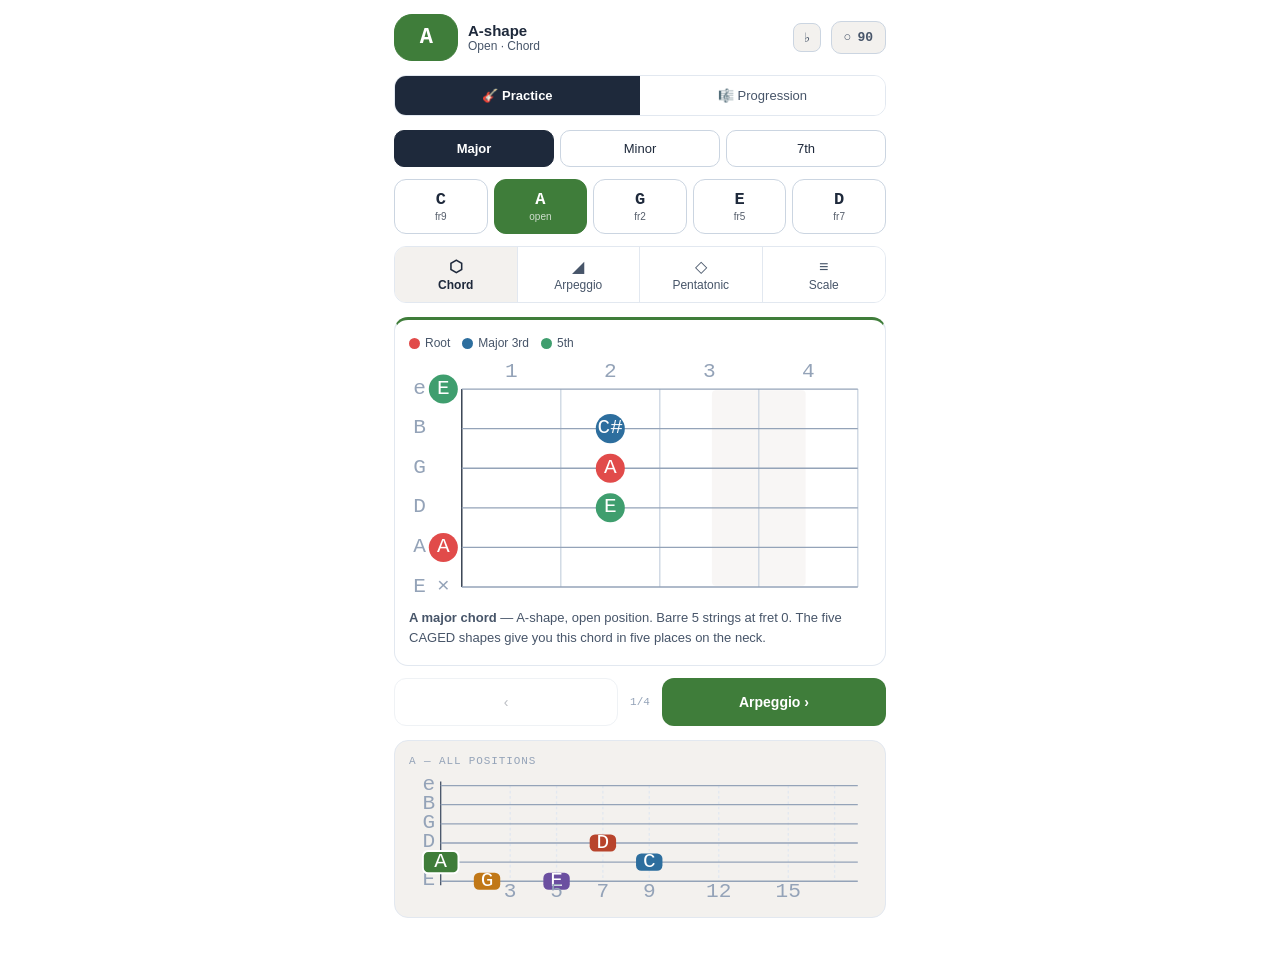
==== guitar/index.html @ 33822406 "Add Guitar section embedding CAGED Practice app The original CAGED Practice app (Practice + Progress" ====
<!DOCTYPE html>
<html lang="en">
<head>
<meta charset="UTF-8"/>
<meta name="viewport" content="width=device-width,initial-scale=1,viewport-fit=cover,user-scalable=no"/>
<title>CAGED Practice</title>
<meta name="apple-mobile-web-app-capable" content="yes"/>
<meta name="apple-mobile-web-app-status-bar-style" content="default"/>
<meta name="apple-mobile-web-app-title" content="CAGED"/>
<meta name="mobile-web-app-capable" content="yes"/>
<meta name="theme-color" content="#ffffff"/>
<link rel="apple-touch-icon" href="data:image/svg+xml,%3Csvg xmlns='http://www.w3.org/2000/svg' viewBox='0 0 100 100'%3E%3Crect width='100' height='100' rx='20' fill='%233F7D3A'/%3E%3Ctext x='50' y='62' font-family='monospace' font-size='44' font-weight='800' fill='white' text-anchor='middle'%3ECAGED%3C/text%3E%3C/svg%3E"/>
<style>
*{box-sizing:border-box;margin:0;padding:0;-webkit-tap-highlight-color:transparent}
body{font-family:-apple-system,'Segoe UI',Roboto,Helvetica,Arial,sans-serif;background:#fff;color:#1e293b}
#app{max-width:520px;margin:0 auto;padding:14px 14px 40px}
button{font-family:inherit;cursor:pointer;transition:background .15s,border-color .15s,color .15s}
.mono{font-family:'SF Mono','Menlo',Consolas,monospace}

/* ── Main tabs ── */
#mainTabs{display:grid;grid-template-columns:1fr 1fr;border:.5px solid #e2e8f0;
  border-radius:12px;overflow:hidden;margin-bottom:14px}
.main-tab{padding:12px 4px;text-align:center;font-size:13px;font-weight:500;
  background:#fff;color:#475569;border:none}
.main-tab.active{background:#1e293b;color:#fff;font-weight:600}

/* ── Top bar ── */
#topbar{display:flex;align-items:center;gap:10px;margin-bottom:14px}
#keyBtn{display:flex;align-items:center;justify-content:center;padding:10px 16px;border-radius:18px;
  color:#fff;font-size:22px;font-weight:800;letter-spacing:-.5px;flex-shrink:0;min-width:64px;border:none}
#shapeLabel{font-weight:600;font-size:15px;white-space:nowrap;overflow:hidden;text-overflow:ellipsis}
#posLabel{font-size:12px;color:#475569}
#flatBtn{padding:6px 10px;border-radius:8px;font-size:13px;border:.5px solid #cbd5e1;
  background:#f3f1ee;color:#475569;flex-shrink:0}
#metBtn{display:flex;align-items:center;gap:6px;padding:8px 12px;border-radius:10px;
  font-size:13px;font-weight:600;flex-shrink:0;border:.5px solid #cbd5e1;
  background:#f3f1ee;color:#475569;position:relative}
#metBtn.running{background:#3F9E6E;color:#fff;border-color:#3F9E6E}
#metPopover{display:none;position:absolute;top:calc(100% + 6px);right:0;z-index:20;
  width:230px;padding:14px;background:#fff;border:.5px solid #cbd5e1;
  border-radius:12px;box-shadow:0 4px 16px rgba(0,0,0,.12)}
#metPopover.open{display:block}
#bpmDisplay{font-size:24px;font-weight:700;min-width:56px;text-align:center;color:#1e293b}
.met-row{display:flex;align-items:center;justify-content:center;gap:10px;margin-bottom:10px}
.met-adj{width:32px;height:32px;border-radius:8px;font-size:16px;font-weight:700;
  border:.5px solid #cbd5e1;background:#f3f1ee;color:#1e293b}
.met-adj-sm{width:26px;height:26px;border-radius:6px;font-size:14px;font-weight:700;
  border:.5px solid #cbd5e1;background:#f3f1ee;color:#1e293b}
.met-bpm-label{font-size:11px;color:#94a3b8;text-align:center;margin-bottom:10px;
  text-transform:uppercase;letter-spacing:.06em}
.met-section-label{font-size:10px;color:#94a3b8;text-transform:uppercase;
  letter-spacing:.06em;margin:12px 0 6px}
.met-btn{width:100%;padding:10px 0;border-radius:10px;font-size:13px;font-weight:600;
  border:.5px solid #cbd5e1;background:#f3f1ee;color:#1e293b;margin-bottom:0}
#subdivRow{display:flex;gap:5px;margin-bottom:0}
.subdiv-btn{flex:1;padding:8px 0;border-radius:8px;font-size:15px;
  border:.5px solid #cbd5e1;background:#fff;color:#1e293b}
.subdiv-btn.active{background:#1e293b;color:#fff;border-color:#1e293b}
.ct-row{display:flex;align-items:center;justify-content:space-between;margin-bottom:6px}
.ct-label{font-size:12px;color:#475569}
.ct-stepper{display:flex;align-items:center;gap:8px}
#barsPerChordVal{font-size:14px;font-weight:700;min-width:18px;text-align:center;color:#1e293b}
.ct-hint{font-size:10px;color:#94a3b8;line-height:1.4}
#metStartStop{width:100%;padding:10px 0;border-radius:10px;font-size:13px;
  font-weight:600;color:#fff;border:none;background:#3F9E6E;margin-top:12px}
#metStartStop.running{background:#E14B4A}

/* ── Tab 1 styles ── */
#tab1{display:block}
#tab2{display:none}
#keyPicker{display:none;margin-bottom:14px;padding:10px;background:#f3f1ee;
  border-radius:10px;border:.5px solid #e2e8f0}
#keyPicker.open{display:block}
#keyGrid{display:grid;grid-template-columns:repeat(6,1fr);gap:6px}
.key-btn{padding:10px 0;border-radius:8px;font-size:14px;font-weight:400;
  border:.5px solid #e2e8f0;background:#fff;color:#1e293b;text-align:center}
.key-btn.active{color:#fff;font-weight:600}
#qualityBar{display:flex;gap:6px;margin-bottom:12px}
.qual-btn{flex:1;padding:10px 4px;border-radius:10px;font-size:13px;font-weight:400;
  border:.5px solid #cbd5e1;background:#fff;color:#1e293b}
.qual-btn.active{background:#1e293b;color:#fff;border-color:#1e293b;font-weight:600}
#shapeBar{display:flex;gap:6px;margin-bottom:12px}
.shape-btn{flex:1;padding:11px 4px;border-radius:12px;text-align:center;
  border:.5px solid #cbd5e1;background:#fff;color:#1e293b}
.shape-btn.active{color:#fff}
.shape-letter{font-size:17px;font-weight:700;line-height:1}
.shape-fret{font-size:10px;opacity:.75;margin-top:3px}
#stepTabs{display:grid;grid-template-columns:repeat(4,1fr);
  border:.5px solid #e2e8f0;border-radius:12px;overflow:hidden;margin-bottom:14px}
.step-tab{padding:10px 4px;text-align:center;font-size:12px;
  background:#fff;color:#475569;font-weight:400;border:none;
  border-right:.5px solid #e2e8f0}
.step-tab:last-child{border-right:none}
.step-tab.active{background:#f3f1ee;color:#1e293b;font-weight:600}
.step-icon{font-size:16px;margin-bottom:2px}
#card{background:#fff;border:.5px solid #e2e8f0;border-radius:14px;
  padding:16px 14px;margin-bottom:12px;border-top-width:3px}
#legend{display:flex;flex-wrap:wrap;gap:6px 12px;margin-bottom:10px}
.legend-dot{width:11px;height:11px;border-radius:50%;flex-shrink:0}
.legend-item{display:flex;align-items:center;gap:5px;font-size:12px;color:#475569}
#fretboard{width:100%;display:block}
#blurb{margin:10px 0 0;font-size:13px;color:#475569;line-height:1.6}
#navRow{display:grid;grid-template-columns:1fr auto 1fr;gap:8px;margin-bottom:14px}
#prevBtn{padding:15px 0;border-radius:12px;border:.5px solid #cbd5e1;
  background:#fff;color:#1e293b;font-size:14px}
#prevBtn:disabled{opacity:.3;cursor:default}
#stepCount{display:flex;align-items:center;font-size:11px;color:#94a3b8;padding:0 4px}
#nextBtn{padding:15px 0;border-radius:12px;color:#fff;font-size:14px;font-weight:600;border:none}
#neckWrap{padding:14px;background:#f3f1ee;border-radius:14px;border:.5px solid #e2e8f0}
#neckLabel{font-size:11px;color:#94a3b8;margin-bottom:8px;text-transform:uppercase;letter-spacing:.08em}
#neckMap{width:100%;display:block}

/* ── Tab 2: Progression ── */
/* Position strip */
#posStrip{display:flex;align-items:center;gap:10px;margin-bottom:16px;
  padding:12px 14px;background:#f3f1ee;border-radius:12px;border:.5px solid #e2e8f0}
#posStripLabel{font-size:11px;color:#94a3b8;text-transform:uppercase;
  letter-spacing:.08em;white-space:nowrap}
#posSliderWrap{flex:1;display:flex;flex-direction:column;gap:4px}
#posSlider{width:100%;accent-color:#1e293b}
#posSliderVal{font-size:13px;font-weight:700;color:#1e293b;text-align:center}

/* Chord view mode tabs */
#viewModeTabs{display:grid;grid-template-columns:repeat(4,1fr);
  border:.5px solid #e2e8f0;border-radius:12px;overflow:hidden;margin-bottom:14px}
.vm-tab{padding:9px 4px;text-align:center;font-size:11px;
  background:#fff;color:#475569;font-weight:400;border:none;
  border-right:.5px solid #e2e8f0}
.vm-tab:last-child{border-right:none}
.vm-tab.active{background:#1e293b;color:#fff;font-weight:600}
.vm-icon{font-size:14px;margin-bottom:1px}

/* Chord list */
#chordList{display:flex;flex-direction:column;gap:6px;margin-bottom:12px}
.prog-chord{display:flex;align-items:center;gap:8px;padding:10px 12px;
  border-radius:12px;border:1.5px solid #e2e8f0;background:#fff;
  cursor:pointer;transition:border-color .15s,background .15s}
.prog-chord.active-chord{border-width:2px}
.prog-chord-num{width:24px;height:24px;border-radius:50%;
  font-size:11px;font-weight:700;display:flex;align-items:center;
  justify-content:center;flex-shrink:0;color:#fff}
.prog-chord-info{flex:1;min-width:0}
.prog-chord-name{font-size:15px;font-weight:700}
.prog-chord-sub{font-size:11px;color:#475569;margin-top:1px}
.prog-chord-del{padding:4px 8px;border-radius:6px;border:.5px solid #e2e8f0;
  background:#f8f8f8;color:#94a3b8;font-size:12px;flex-shrink:0}

/* Add chord row */
#addProgRow{display:flex;gap:6px;margin-bottom:14px;flex-wrap:wrap}
#addKeyGrid{display:grid;grid-template-columns:repeat(6,1fr);gap:5px;
  margin-bottom:8px;padding:10px;background:#f3f1ee;border-radius:10px}
.add-key-btn{padding:8px 0;border-radius:6px;font-size:13px;border:.5px solid #e2e8f0;
  background:#fff;color:#1e293b;text-align:center}
.add-key-btn.active{background:#1e293b;color:#fff;border-color:#1e293b}
#addQualRow{display:flex;gap:5px;margin-bottom:8px}
.add-qual-btn{flex:1;padding:9px 4px;border-radius:8px;font-size:12px;font-weight:500;
  border:.5px solid #cbd5e1;background:#fff;color:#1e293b}
.add-qual-btn.active{background:#1e293b;color:#fff;border-color:#1e293b}
#addConfirmBtn{width:100%;padding:12px;border-radius:10px;border:none;
  background:#1e293b;color:#fff;font-size:14px;font-weight:600;margin-bottom:14px}
#openAddBtn{width:100%;padding:13px;border-radius:12px;border:1.5px dashed #cbd5e1;
  background:#fff;color:#475569;font-size:14px;margin-bottom:14px}
#addPanel{display:none;margin-bottom:0}
#addPanel.open{display:block}

/* Fretboard card */
#seqCard{background:#fff;border:.5px solid #e2e8f0;border-radius:14px;
  padding:16px 14px;border-top:3px solid #1e293b}
#seqLegend{display:flex;flex-wrap:wrap;gap:6px 12px;margin-bottom:10px}
#seqFretboard{width:100%;display:block}
#seqEmpty{text-align:center;padding:32px 16px;color:#94a3b8;font-size:14px;line-height:1.8}
#seqBlurb{margin-top:10px;font-size:13px;color:#475569;line-height:1.6;min-height:20px}

/* highlight/dim states on dots */
.dot-dim{opacity:0.18}
</style>
</head>
<body>
<div id="app">

  <!-- Shared top bar -->
  <div id="topbar">
    <button id="keyBtn" class="mono" onclick="toggleKeyPicker()"></button>
    <div style="flex:1;min-width:0">
      <div id="shapeLabel"></div>
      <div id="posLabel"></div>
    </div>
    <button id="flatBtn" onclick="toggleFlats()">♭</button>
    <div id="metWrap" style="position:relative;flex-shrink:0">
      <button id="metBtn" class="mono" onclick="event.stopPropagation();toggleMetPopover()">
        <span id="metDot">○</span><span id="metBpmLabel">90</span>
      </button>
      <div id="metPopover">
        <div class="met-row">
          <button class="met-adj" onclick="adjustBpm(-1)">–</button>
          <div id="bpmDisplay" class="mono">90</div>
          <button class="met-adj" onclick="adjustBpm(1)">+</button>
        </div>
        <div class="met-bpm-label mono">BPM</div>
        <button class="met-btn" onclick="tapTempo()">Tap tempo</button>

        <div class="met-section-label mono">Subdivision</div>
        <div id="subdivRow">
          <button class="subdiv-btn active" onclick="setSubdiv(1)">♩</button>
          <button class="subdiv-btn" onclick="setSubdiv(2)">♪♪</button>
          <button class="subdiv-btn" onclick="setSubdiv(3)">³</button>
        </div>

        <div id="changeTimerBlock">
          <div class="met-section-label mono">Auto chord change</div>
          <div class="ct-row">
            <span class="ct-label">Bars per chord</span>
            <div class="ct-stepper">
              <button class="met-adj-sm" onclick="adjustBarsPerChord(-1)">–</button>
              <span id="barsPerChordVal" class="mono">1</span>
              <button class="met-adj-sm" onclick="adjustBarsPerChord(1)">+</button>
            </div>
          </div>
          <div class="ct-hint" id="ctHint">Cycles your progression as the metronome plays</div>
        </div>

        <button id="metStartStop" onclick="toggleMetronome()">Start</button>
      </div>
    </div>
  </div>

  <!-- Main tab switcher -->
  <div id="mainTabs">
    <button class="main-tab active" onclick="switchMainTab(0)">🎸 Practice</button>
    <button class="main-tab" onclick="switchMainTab(1)">🎼 Progression</button>
  </div>

  <!-- ══ TAB 1: PRACTICE ══ -->
  <div id="tab1">
    <div id="keyPicker"><div id="keyGrid"></div></div>
    <div id="qualityBar">
      <button class="qual-btn" onclick="setQuality('major')">Major</button>
      <button class="qual-btn" onclick="setQuality('minor')">Minor</button>
      <button class="qual-btn" onclick="setQuality('dom7')">7th</button>
    </div>
    <div id="shapeBar"></div>
    <div id="stepTabs">
      <button class="step-tab" onclick="setStep(0)"><div class="step-icon">⬡</div>Chord</button>
      <button class="step-tab" onclick="setStep(1)"><div class="step-icon">◢</div>Arpeggio</button>
      <button class="step-tab" onclick="setStep(2)"><div class="step-icon">◇</div>Pentatonic</button>
      <button class="step-tab" onclick="setStep(3)"><div class="step-icon">≡</div>Scale</button>
    </div>
    <div id="card">
      <div id="legend"></div>
      <svg id="fretboard" viewBox="0 0 350 178"></svg>
      <p id="blurb"></p>
    </div>
    <div id="navRow">
      <button id="prevBtn" onclick="goPrev()">‹</button>
      <div id="stepCount" class="mono">1/4</div>
      <button id="nextBtn" onclick="goNext()"></button>
    </div>
    <div id="neckWrap">
      <div id="neckLabel" class="mono"></div>
      <svg id="neckMap" viewBox="0 0 350 90"></svg>
    </div>
  </div>

  <!-- ══ TAB 2: PROGRESSION ══ -->
  <div id="tab2">

    <!-- Position picker -->
    <div id="posStrip">
      <div id="posStripLabel" class="mono">Position</div>
      <div id="posSliderWrap">
        <input id="posSlider" type="range" min="0" max="12" step="1" value="0"
          oninput="setNeckPosition(+this.value)"/>
        <div id="posSliderVal">Open position</div>
      </div>
    </div>

    <!-- View mode: what to show per chord -->
    <div id="viewModeTabs">
      <button class="vm-tab active" onclick="setViewMode(0)"><div class="vm-icon">⬡</div>Chord</button>
      <button class="vm-tab" onclick="setViewMode(1)"><div class="vm-icon">◢</div>Arpeggio</button>
      <button class="vm-tab" onclick="setViewMode(2)"><div class="vm-icon">◇</div>Pentatonic</button>
      <button class="vm-tab" onclick="setViewMode(3)"><div class="vm-icon">≡</div>Scale</button>
    </div>

    <!-- Chord list -->
    <div id="chordList"></div>

    <!-- Add chord panel -->
    <button id="openAddBtn" onclick="toggleAddPanel()">+ Add chord</button>
    <div id="addPanel">
      <div id="addKeyGrid"></div>
      <div id="addQualRow">
        <button class="add-qual-btn active" onclick="selectAddQual('major')">Major</button>
        <button class="add-qual-btn" onclick="selectAddQual('minor')">Minor</button>
        <button class="add-qual-btn" onclick="selectAddQual('dom7')">7th</button>
      </div>
      <button id="addConfirmBtn" onclick="confirmAddChord()">Add chord</button>
    </div>

    <!-- Fretboard -->
    <div id="seqCard">
      <div id="seqLegend"></div>
      <svg id="seqFretboard"></svg>
      <div id="seqEmpty">Add chords above, then tap one to focus on it</div>
      <div id="seqBlurb"></div>
    </div>

  </div>
</div>

<script>
// ═══════════════════════════════════════════════════
// MUSIC THEORY
// ═══════════════════════════════════════════════════
const NOTE_DISPLAY=["C","C#","D","D#","E","F","F#","G","G#","A","Bb","B"];
const ENHARMONIC={"C#":"Db","D#":"Eb","F#":"Gb","G#":"Ab","A#":"Bb"};
const STRING_SEMI=[4,11,7,2,9,4];
const STRING_NAMES=['e','B','G','D','A','E'];
function semiToName(n){return NOTE_DISPLAY[((n%12)+12)%12];}

const QUALITIES={
  major:{label:'Major',suffix:'',arpeggio:[0,4,7],arpNames:['R','M3','5'],
    scale:[0,2,4,5,7,9,11],scaleNames:['R','2','M3','4','5','M6','M7'],
    scaleLabel:'Major scale',scaleShort:'Major scale',pentaShort:'Maj. pent.'},
  minor:{label:'Minor',suffix:'m',arpeggio:[0,3,7],arpNames:['R','m3','5'],
    scale:[0,2,3,5,7,8,10],scaleNames:['R','2','m3','4','5','m6','m7'],
    scaleLabel:'Natural minor scale',scaleShort:'Nat. minor',pentaShort:'Min. pent.'},
  dom7:{label:'7th',suffix:'7',arpeggio:[0,4,7,10],arpNames:['R','M3','5','b7'],
    scale:[0,3,5,6,7,10],scaleNames:['R','m3','4','b5','5','b7'],
    scaleLabel:'Blues scale',scaleShort:'Blues scale',pentaShort:'Min. pent.'},
};
const MINOR_PENTA_IV=[0,3,5,7,10],MINOR_PENTA=['R','m3','4','5','m7'];
const MAJOR_PENTA_IV=[0,2,4,7,9],MAJOR_PENTA=['R','2','M3','5','M6'];

const CAGED_SHAPES={
  C:{label:"C-shape",color:"#2D6E9E",rootStr:4,rootFretOffset:3,barreStr:null,scaleWindow:5,
    chords:{major:[{str:4,rf:3,type:'R'},{str:3,rf:2,type:'M3'},{str:2,rf:0,type:'5'},{str:1,rf:1,type:'R'},{str:0,rf:0,type:'M3'}],
      minor:[{str:4,rf:3,type:'R'},{str:3,rf:1,type:'m3'},{str:2,rf:0,type:'5'},{str:1,rf:1,type:'R'}],
      dom7:[{str:4,rf:3,type:'R'},{str:3,rf:2,type:'M3'},{str:2,rf:3,type:'b7'},{str:1,rf:1,type:'R'},{str:0,rf:0,type:'M3'}]}},
  A:{label:"A-shape",color:"#3F7D3A",rootStr:4,rootFretOffset:0,barreStr:5,scaleWindow:4,
    chords:{major:[{str:4,rf:0,type:'R'},{str:3,rf:2,type:'5'},{str:2,rf:2,type:'R'},{str:1,rf:2,type:'M3'},{str:0,rf:0,type:'5'}],
      minor:[{str:4,rf:0,type:'R'},{str:3,rf:2,type:'5'},{str:2,rf:2,type:'R'},{str:1,rf:1,type:'m3'},{str:0,rf:0,type:'5'}],
      dom7:[{str:4,rf:0,type:'R'},{str:3,rf:2,type:'5'},{str:2,rf:0,type:'b7'},{str:1,rf:2,type:'M3'},{str:0,rf:0,type:'5'}]}},
  G:{label:"G-shape",color:"#C17817",rootStr:5,rootFretOffset:3,barreStr:null,scaleWindow:5,
    chords:{major:[{str:5,rf:3,type:'R'},{str:4,rf:2,type:'M3'},{str:3,rf:0,type:'5'},{str:2,rf:0,type:'R'},{str:1,rf:0,type:'M3'},{str:0,rf:3,type:'R'}],
      minor:[{str:5,rf:3,type:'R'},{str:4,rf:1,type:'m3'},{str:3,rf:0,type:'5'},{str:2,rf:0,type:'R'},{str:0,rf:3,type:'R'}],
      dom7:[{str:5,rf:3,type:'R'},{str:4,rf:2,type:'M3'},{str:3,rf:0,type:'5'},{str:2,rf:0,type:'R'},{str:1,rf:0,type:'M3'},{str:0,rf:1,type:'b7'}]}},
  E:{label:"E-shape",color:"#6B4FA0",rootStr:5,rootFretOffset:0,barreStr:6,scaleWindow:5,
    chords:{major:[{str:5,rf:0,type:'R'},{str:4,rf:2,type:'5'},{str:3,rf:2,type:'R'},{str:2,rf:1,type:'M3'},{str:1,rf:0,type:'5'},{str:0,rf:0,type:'R'}],
      minor:[{str:5,rf:0,type:'R'},{str:4,rf:2,type:'5'},{str:3,rf:2,type:'R'},{str:2,rf:0,type:'m3'},{str:1,rf:0,type:'5'},{str:0,rf:0,type:'R'}],
      dom7:[{str:5,rf:0,type:'R'},{str:4,rf:2,type:'5'},{str:3,rf:0,type:'b7'},{str:2,rf:1,type:'M3'},{str:1,rf:0,type:'5'},{str:0,rf:0,type:'R'}]}},
  D:{label:"D-shape",color:"#B8442C",rootStr:3,rootFretOffset:0,barreStr:null,scaleWindow:5,
    chords:{major:[{str:3,rf:0,type:'R'},{str:2,rf:2,type:'5'},{str:1,rf:3,type:'R'},{str:0,rf:2,type:'M3'}],
      minor:[{str:3,rf:0,type:'R'},{str:2,rf:2,type:'5'},{str:1,rf:3,type:'R'},{str:0,rf:1,type:'m3'}],
      dom7:[{str:3,rf:0,type:'R'},{str:2,rf:2,type:'5'},{str:1,rf:1,type:'b7'},{str:0,rf:2,type:'M3'}]}},
};
const SHAPES=['C','A','G','E','D'];
const SEQ_COLORS=['#E14B4A','#2D6E9E','#3F9E6E','#C17817','#6B4FA0','#B8442C'];
const INTERVAL_COLORS={R:'#E14B4A','2':'#D4A017',m3:'#B8442C',M3:'#2D6E9E','4':'#5C6BC0',
  b5:'#A23E8C','5':'#3F9E6E',P5:'#3F9E6E',m6:'#8A6D3B',M6:'#2BA89A','6':'#2BA89A',
  m7:'#C17817',b7:'#C17817','7':'#C17817',M7:'#6B4FA0'};
function getColor(t){return INTERVAL_COLORS[t]||'#888780';}

// ═══════════════════════════════════════════════════
// SHARED HELPERS
// ═══════════════════════════════════════════════════
function getBaseFret(ki,sn){
  const sh=CAGED_SHAPES[sn];
  let rf=((ki-STRING_SEMI[sh.rootStr])%12+12)%12;
  let bf=rf-sh.rootFretOffset; if(bf<0)bf+=12; return bf;
}

// Find the best-fitting CAGED shape for a chord (keyIdx, quality)
// at a given neck position (target fret). Returns the shape whose
// base fret is closest to (and not more than 2 frets above) targetFret.
function bestShapeForPosition(ki,targetFret){
  let best=null,bestDist=999;
  SHAPES.forEach(s=>{
    const bf=getBaseFret(ki,s);
    // distance: how far is the shape's window from targetFret
    // shape window runs bf-1 .. bf+scaleWindow
    const winStart=bf===0?0:Math.max(0,bf-1);
    const dist=Math.abs(winStart-targetFret);
    if(dist<bestDist){bestDist=dist;best=s;}
  });
  return best;
}

// Generate all notes of a set of intervals within a fret window [fMin..fMax]
function notesInWindow(ki,intervals,fMin,fMax){
  const dots=[];
  for(let str=0;str<6;str++){
    const ss=STRING_SEMI[str];
    for(let f=fMin;f<=fMax;f++){
      const note=((ss+f)%12+12)%12;
      const iv=((note-ki)%12+12)%12;
      const idx=intervals.indexOf(iv);
      if(idx!==-1)dots.push({str,fret:f,noteName:semiToName(note),ivIdx:idx,semi:iv});
    }
  }
  return dots;
}

// Is this semitone interval a "strong" chord tone (root or 3rd)?
function isStrongTone(semi){
  return semi===0||semi===3||semi===4; // root, minor 3rd, major 3rd
}

// Chord voicing dots (from CAGED shape definition)
function getChordVoicing(ki,sn,qk){
  const sh=CAGED_SHAPES[sn],bf=getBaseFret(ki,sn),byStr={};
  sh.chords[qk].forEach(d=>{
    const fret=bf+d.rf,note=((STRING_SEMI[d.str]+fret)%12+12)%12;
    byStr[d.str]={...d,fret,noteName:semiToName(note)};
  });
  return Array.from({length:6},(_,s)=>{
    const d=byStr[s];
    if(!d)return{status:'mute',str:s};
    if(d.fret===0)return{status:'open',str:s,dot:d};
    return{status:'fret',str:s,dot:d};
  });
}

// ═══════════════════════════════════════════════════
// SVG HELPERS
// ═══════════════════════════════════════════════════
const NS='http://www.w3.org/2000/svg';
function svgEl(tag,attrs){
  const el=document.createElementNS(NS,tag);
  for(const[k,v]of Object.entries(attrs))el.setAttribute(k,v);
  return el;
}
function svgTxt(x,y,txt,attrs){
  const el=svgEl('text',{x,y,'text-anchor':'middle',
    'font-family':"'SF Mono',Menlo,Consolas,monospace",...attrs});
  el.textContent=String(txt); return el;
}

// ═══════════════════════════════════════════════════
// SHARED FRETBOARD DRAW PRIMITIVES
// ═══════════════════════════════════════════════════
function drawNeck(svg,displayStart,numFrets,strH,PT,PL,PR,PB,VW){
  const STR_COUNT=6,fretW=(VW-PL-PR)/numFrets;
  const VH=PT+(STR_COUNT-1)*strH+PB;
  svg.setAttribute('viewBox',`0 0 ${VW} ${VH}`);
  svg.innerHTML='';
  const isOpen=displayStart===0;
  const MARKERS=new Set([3,5,7,9,12,15,17,19,21,24]);
  // fret numbers
  for(let i=0;i<numFrets;i++){
    const f=isOpen?i+1:displayStart+i;
    if(f>0)svg.appendChild(svgTxt(PL+(i+.5)*fretW,13,f,{fontSize:9.5,fill:'#94a3b8'}));
  }
  // markers
  for(let i=1;i<=numFrets;i++){
    if(MARKERS.has(displayStart+i))
      svg.appendChild(svgEl('rect',{x:PL+(i-.5)*fretW+2,y:PT+1,
        width:fretW-4,height:(STR_COUNT-1)*strH-2,rx:3,fill:'#f3f1ee',opacity:.6}));
  }
  // fret lines
  for(let i=0;i<=numFrets;i++){
    const x=PL+i*fretW,nut=i===0&&isOpen;
    svg.appendChild(svgEl('line',{x1:x,y1:PT,x2:x,y2:PT+(STR_COUNT-1)*strH,
      stroke:nut?'#1e293b':'#cbd5e1',strokeWidth:nut?3.5:.75}));
  }
  // strings + labels
  for(let s=0;s<STR_COUNT;s++){
    svg.appendChild(svgEl('line',{x1:PL,y1:PT+s*strH,x2:PL+numFrets*fretW,y2:PT+s*strH,
      stroke:'#94a3b8',strokeWidth:.5+s*.3}));
    svg.appendChild(svgTxt(8,PT+s*strH+3.5,STRING_NAMES[s],{fontSize:10,fill:'#94a3b8'}));
  }
  return {fretW,VH,isOpen};
}

function fretX(fret,displayStart,isOpen,PL,fretW){
  if(fret===0)return PL-14;
  const offset=isOpen?1:displayStart;
  return PL+(fret-offset+.5)*fretW;
}

// ═══════════════════════════════════════════════════
// TAB 1 STATE & RENDER
// ═══════════════════════════════════════════════════
let keyIdx=9,shape='A',quality='major',step=0,useFlats=false,mainTab=0;

function generateDots(ki,sn,intervals,names){
  const sh=CAGED_SHAPES[sn],bf=getBaseFret(ki,sn),win=sh.scaleWindow,dots=[];
  for(let str=0;str<6;str++){
    const ss=STRING_SEMI[str],start=bf===0?0:bf-1;
    for(let f=start;f<=start+win+1;f++){
      const note=((ss+f)%12+12)%12,iv=((note-ki)%12+12)%12,idx=intervals.indexOf(iv);
      if(idx!==-1)dots.push({str,fret:f,type:names[idx],noteName:semiToName(note)});
    }
  }
  return dots;
}

function renderFretboard(voicing,dots,baseFret,barreStr,numFrets){
  const svg=document.getElementById('fretboard');
  const VW=350,PL=40,PR=10,PT=22,PB=8,STR_COUNT=6,strH=30;
  const displayStart=voicing?baseFret:(baseFret===0?0:Math.max(0,baseFret-1));
  const {fretW,VH,isOpen}=drawNeck(svg,displayStart,numFrets,strH,PT,PL,PR,PB,VW);
  const openZoneX=PL-14;

  let rdots=[],muted=[];
  if(voicing){
    voicing.forEach(s=>{
      if(s.status==='fret')rdots.push({str:s.str,fret:s.dot.fret,label:s.dot.noteName,col:null,type:s.dot.type});
      else if(s.status==='open')rdots.push({str:s.str,fret:0,label:s.dot.noteName,col:null,type:s.dot.type});
      else muted.push(s.str);
    });
  } else if(dots){
    dots.forEach(d=>rdots.push({str:d.str,fret:d.fret,label:d.noteName,col:null,type:d.type}));
  }
  muted.forEach(s=>svg.appendChild(svgTxt(openZoneX,PT+s*strH+4,'×',{fontSize:12,fill:'#94a3b8'})));
  if(barreStr&&barreStr<=6&&baseFret>0){
    const x=PL+.5*fretW,s0=barreStr===6?0:1,y1=PT+s0*strH,y2=PT+(STR_COUNT-1)*strH;
    svg.appendChild(svgEl('rect',{x:x-8,y:y1-3,width:16,height:y2-y1+6,rx:8,fill:'#475569',opacity:.28}));
  }
  rdots.forEach(d=>{
    const x=fretX(d.fret,displayStart,isOpen,PL,fretW);
    if(x<PL-20||x>PL+numFrets*fretW+4)return;
    const y=PT+d.str*strH,col=d.col||getColor(d.type);
    svg.appendChild(svgEl('circle',{cx:x,cy:y,r:11,fill:col}));
    svg.appendChild(svgTxt(x,y+3.5,d.label||'',{fontSize:9,fontWeight:700,fill:'white'}));
  });
}

function renderLegend(items){
  const el=document.getElementById('legend');el.innerHTML='';
  items.forEach(({label,type})=>{
    const div=document.createElement('div');div.className='legend-item';
    div.innerHTML=`<div class="legend-dot" style="background:${getColor(type)}"></div><span>${label}</span>`;
    el.appendChild(div);
  });
}

function renderNeckMap(){
  const svg=document.getElementById('neckMap');svg.innerHTML='';
  const maxFret=18,VW=350,PL=24,PR=10,PT=8,PB=16,strH=14.5,STR_COUNT=6;
  const VH=PT+(STR_COUNT-1)*strH+PB;svg.setAttribute('viewBox',`0 0 ${VW} ${VH}`);
  const ftX=f=>PL+(f/maxFret)*(VW-PL-PR);
  svg.appendChild(svgEl('line',{x1:PL,y1:PT-3,x2:PL,y2:PT+(STR_COUNT-1)*strH+3,stroke:'#475569',strokeWidth:2.5}));
  [3,5,7,9,12,15,17].forEach(f=>svg.appendChild(svgEl('line',{x1:ftX(f),y1:PT,x2:ftX(f),y2:PT+(STR_COUNT-1)*strH,stroke:'#e2e8f0',strokeWidth:.5,'stroke-dasharray':'2,2'})));
  for(let s=0;s<STR_COUNT;s++){
    svg.appendChild(svgEl('line',{x1:PL,y1:PT+s*strH,x2:VW-PR,y2:PT+s*strH,stroke:'#94a3b8',strokeWidth:.5+s*.25}));
    svg.appendChild(svgTxt(PL-9,PT+s*strH+3,STRING_NAMES[s],{fontSize:8.5,fill:'#94a3b8'}));
  }
  SHAPES.forEach(s=>{
    const pos=getBaseFret(keyIdx,s),sh=CAGED_SHAPES[s],x=ftX(pos),y=PT+sh.rootStr*strH,active=s===shape;
    const w=active?27:20,h=active?17:13;
    const r=svgEl('rect',{x:x-w/2,y:y-h/2,width:w,height:h,rx:4,fill:sh.color,stroke:active?'#fff':'none','stroke-width':active?1.5:0,cursor:'pointer'});
    r.addEventListener('click',()=>selectShape(s));svg.appendChild(r);
    const t=svgTxt(x,y+3.5,s,{fontSize:active?10.5:9,fontWeight:700,fill:'white',cursor:'pointer'});
    t.addEventListener('click',()=>selectShape(s));svg.appendChild(t);
  });
  [3,5,7,9,12,15].forEach(f=>svg.appendChild(svgTxt(ftX(f),VH-4,f,{fontSize:8.5,fill:'#94a3b8'})));
}

function getStepLabel(){
  const q=QUALITIES[quality];
  if(step===3)return q.scaleShort;if(step===2)return q.pentaShort;
  return ['Chord','Arpeggio','Pentatonic','Scale'][step];
}

function render(){
  const sh=CAGED_SHAPES[shape],q=QUALITIES[quality],bf=getBaseFret(keyIdx,shape);
  const kn=NOTE_DISPLAY[keyIdx],dn=useFlats&&ENHARMONIC[kn]?ENHARMONIC[kn]:kn;
  const sym=dn+q.suffix,col=sh.color,posLbl=bf===0?'Open':`Fret ${bf}`;
  document.getElementById('keyBtn').textContent=sym;
  document.getElementById('keyBtn').style.cssText=`background:${col};border:1.5px solid ${col}`;
  document.getElementById('shapeLabel').textContent=sh.label;
  document.getElementById('posLabel').textContent=`${posLbl} · ${getStepLabel()}`;
  document.getElementById('flatBtn').textContent=useFlats?'♯':'♭';
  document.getElementById('neckLabel').textContent=`${sym} — all positions`;
  document.getElementById('card').style.borderTopColor=col;
  // key grid
  const kg=document.getElementById('keyGrid');kg.innerHTML='';
  for(let i=0;i<12;i++){
    const n=NOTE_DISPLAY[i],disp=useFlats&&ENHARMONIC[n]?ENHARMONIC[n]:n;
    const b=document.createElement('button');b.className='key-btn mono'+(i===keyIdx?' active':'');
    b.textContent=disp;if(i===keyIdx){b.style.background=col;b.style.borderColor=col;}
    b.onclick=()=>{keyIdx=i;document.getElementById('keyPicker').classList.remove('open');render();};
    kg.appendChild(b);
  }
  document.querySelectorAll('.qual-btn').forEach((b,i)=>b.classList.toggle('active',['major','minor','dom7'][i]===quality));
  const sb=document.getElementById('shapeBar');sb.innerHTML='';
  SHAPES.forEach(s=>{
    const pos=getBaseFret(keyIdx,s),active=s===shape,c=CAGED_SHAPES[s].color;
    const b=document.createElement('button');b.className='shape-btn'+(active?' active':'');
    if(active){b.style.background=c;b.style.borderColor=c;}
    b.innerHTML=`<div class="shape-letter mono">${s}</div><div class="shape-fret">${pos===0?'open':'fr'+pos}</div>`;
    b.onclick=()=>selectShape(s);sb.appendChild(b);
  });
  document.querySelectorAll('.step-tab').forEach((b,i)=>b.classList.toggle('active',i===step));
  // fretboard
  const blurb=document.getElementById('blurb');
  if(step===0){
    const v=getChordVoicing(keyIdx,shape,quality);
    renderLegend(quality==='dom7'?[{label:'Root',type:'R'},{label:'Major 3rd',type:'M3'},{label:'5th',type:'5'},{label:'b7',type:'b7'}]:quality==='minor'?[{label:'Root',type:'R'},{label:'Minor 3rd',type:'m3'},{label:'5th',type:'5'}]:[{label:'Root',type:'R'},{label:'Major 3rd',type:'M3'},{label:'5th',type:'5'}]);
    renderFretboard(v,null,bf,sh.barreStr,sh.scaleWindow);
    const cn=quality==='major'?`${kn} major`:quality==='minor'?`${kn} minor`:`${kn}7`;
    blurb.innerHTML=`<strong>${cn} chord</strong> — ${sh.label}, ${bf===0?'open position':'fret '+bf}. ${sh.barreStr?`Barre ${sh.barreStr===6?'all 6':'5'} strings at fret ${bf}. `:''}${quality==='dom7'?'Built from a major triad plus a flatted 7th.':quality==='minor'?'3rd dropped a half-step from the major version.':'The five CAGED shapes give you this chord in five places on the neck.'}`;
  } else if(step===1){
    const dots=generateDots(keyIdx,shape,q.arpeggio,q.arpNames),nn=q.arpeggio.map(iv=>semiToName(keyIdx+iv));
    renderLegend(q.arpNames.map((nm,i)=>({label:`${nm} (${nn[i]})`,type:nm})));
    renderFretboard(null,dots,bf,null,sh.scaleWindow);
    blurb.innerHTML=`<strong>${kn} ${quality==='major'?'major arpeggio':quality==='minor'?'minor arpeggio':'7 arpeggio'}</strong> — ${nn.join(' – ')}.`;
  } else if(step===2){
    const isMaj=quality==='major',piv=isMaj?MAJOR_PENTA_IV:MINOR_PENTA_IV,pn=isMaj?MAJOR_PENTA:MINOR_PENTA;
    const dots=generateDots(keyIdx,shape,piv,pn),nn=piv.map(i=>semiToName(keyIdx+i));
    renderLegend(pn.map((nm,i)=>({label:`${nm} (${nn[i]})`,type:nm})));
    renderFretboard(null,dots,bf,null,sh.scaleWindow);
    blurb.innerHTML=`<strong>${kn} ${isMaj?'major pentatonic':'minor pentatonic'}</strong> — ${nn.join(' – ')}.`;
  } else {
    const dots=generateDots(keyIdx,shape,q.scale,q.scaleNames),nn=q.scale.map(iv=>semiToName(keyIdx+iv));
    renderLegend(q.scaleNames.map(nm=>({label:nm,type:nm})));
    renderFretboard(null,dots,bf,null,sh.scaleWindow);
    blurb.innerHTML=`<strong>${kn} ${q.scaleLabel.toLowerCase()}</strong> — ${nn.join(' – ')}.`;
  }
  document.getElementById('prevBtn').disabled=step===0;
  document.getElementById('prevBtn').textContent=`‹ ${step>0?['Chord','Arpeggio','Pentatonic','Scale'][step-1]:''}`;
  document.getElementById('stepCount').textContent=`${step+1}/4`;
  const nb=document.getElementById('nextBtn');nb.style.background=col;nb.style.borderColor=col;
  nb.textContent=step<3?['Arpeggio','Pentatonic','Scale',''][step]+' ›':SHAPES[(SHAPES.indexOf(shape)+1)%5]+'-shape ›';
  renderNeckMap();
}

function setQuality(q){quality=q;render();}
function selectShape(s){shape=s;step=0;render();}
function setStep(s){step=s;render();}
function toggleFlats(){useFlats=!useFlats;render();renderProgression();}
function toggleKeyPicker(){document.getElementById('keyPicker').classList.toggle('open');render();}
function goPrev(){if(step>0){step--;render();}}
function goNext(){if(step<3){step++;render();}else{shape=SHAPES[(SHAPES.indexOf(shape)+1)%5];step=0;render();}}

// ═══════════════════════════════════════════════════
// TAB 2: PROGRESSION STATE
// ═══════════════════════════════════════════════════
let neckPosition=0;   // fret number the window starts at (0=open)
let viewMode=0;       // 0=chord 1=arp 2=penta 3=scale
let progChords=[];    // [{id,keyIdx,quality}]
let focusedChordId=null; // null = show all equally
let addKeyIdx=9;
let addQuality='major';
let addPanelOpen=false;
let progIdCounter=0;

const WINDOW_FRETS=5; // how many frets to show

function setNeckPosition(val){
  neckPosition=val;
  const lbl=val===0?'Open position':`Around fret ${val}`;
  document.getElementById('posSliderVal').textContent=lbl;
  renderProgression();
}

function setViewMode(m){
  viewMode=m;
  document.querySelectorAll('.vm-tab').forEach((b,i)=>b.classList.toggle('active',i===m));
  renderProgression();
}

function toggleAddPanel(){
  addPanelOpen=!addPanelOpen;
  document.getElementById('addPanel').classList.toggle('open',addPanelOpen);
  document.getElementById('openAddBtn').textContent=addPanelOpen?'✕ Cancel':'+ Add chord';
  if(addPanelOpen)buildAddKeyGrid();
}

function buildAddKeyGrid(){
  const el=document.getElementById('addKeyGrid');el.innerHTML='';
  for(let i=0;i<12;i++){
    const n=NOTE_DISPLAY[i],disp=useFlats&&ENHARMONIC[n]?ENHARMONIC[n]:n;
    const b=document.createElement('button');b.className='add-key-btn mono'+(i===addKeyIdx?' active':'');
    b.textContent=disp;b.onclick=()=>selectAddKey(i);el.appendChild(b);
  }
}

function selectAddKey(i){
  addKeyIdx=i;buildAddKeyGrid();
}
function selectAddQual(q){
  addQuality=q;
  document.querySelectorAll('.add-qual-btn').forEach((b,i)=>{
    const qk=['major','minor','dom7'][i];
    b.classList.toggle('active',qk===q);
  });
}
function confirmAddChord(){
  if(progChords.length>=6)return;
  progChords.push({id:progIdCounter++,keyIdx:addKeyIdx,quality:addQuality});
  if(focusedChordId===null&&progChords.length===1)focusedChordId=progChords[0].id;
  toggleAddPanel();
  renderChordList();
  renderProgression();
}
function removeProgChord(id){
  progChords=progChords.filter(c=>c.id!==id);
  if(focusedChordId===id)focusedChordId=progChords.length?progChords[0].id:null;
  renderChordList();
  renderProgression();
}
function focusChord(id){
  focusedChordId=(focusedChordId===id)?null:id; // tap again to unfocus (show all)
  renderChordList();
  renderProgression();
}

function chordDisplayName(c){
  const n=NOTE_DISPLAY[c.keyIdx],dn=useFlats&&ENHARMONIC[n]?ENHARMONIC[n]:n;
  return dn+QUALITIES[c.quality].suffix;
}

// Relative major/minor of a chord. Major's relative minor is down 3 semitones;
// minor's relative major is up 3 semitones. (7th chords treated as major-ish.)
function relativeKeyName(c){
  let relIdx,relSuffix;
  if(c.quality==='minor'){
    relIdx=(c.keyIdx+3)%12; relSuffix=''; // relative major
  } else {
    relIdx=(c.keyIdx+9)%12; relSuffix='m'; // relative minor (down 3 = up 9)
  }
  const n=NOTE_DISPLAY[relIdx],dn=useFlats&&ENHARMONIC[n]?ENHARMONIC[n]:n;
  return dn+relSuffix;
}

function renderChordList(){
  const el=document.getElementById('chordList');el.innerHTML='';
  progChords.forEach((c,si)=>{
    const color=SEQ_COLORS[si%SEQ_COLORS.length];
    const focused=focusedChordId===c.id;
    // Find which shape & fret this chord sits at in current position
    const sh=bestShapeForPosition(c.keyIdx,neckPosition);
    const bf=getBaseFret(c.keyIdx,sh);
    const posStr=bf===0?'open pos':`fret ${bf}`;
    const shapeName=CAGED_SHAPES[sh].label;
    const rel=relativeKeyName(c);

    const div=document.createElement('div');
    div.className='prog-chord'+(focused?' active-chord':'');
    div.style.borderColor=focused?color:'#e2e8f0';
    div.style.background=focused?color+'0f':'#fff';
    div.innerHTML=`
      <div class="prog-chord-num" style="background:${color}">${si+1}</div>
      <div class="prog-chord-info">
        <div class="prog-chord-name mono" style="color:${focused?color:'#1e293b'}">${chordDisplayName(c)}</div>
        <div class="prog-chord-sub">${shapeName} · ${posStr} · rel. ${rel}</div>
      </div>
      <button class="prog-chord-del" onclick="event.stopPropagation();removeProgChord(${c.id})">✕</button>
    `;
    div.onclick=()=>focusChord(c.id);
    el.appendChild(div);
  });
}

// ── Get the notes to show for a chord in the current window & viewMode
function getDotsForChord(c){
  const q=QUALITIES[c.quality];
  const sh=bestShapeForPosition(c.keyIdx,neckPosition);
  const bf=getBaseFret(c.keyIdx,sh);
  // Window: neckPosition to neckPosition+WINDOW_FRETS, or 0..WINDOW_FRETS for open
  const winStart=neckPosition===0?0:neckPosition;
  const winEnd=winStart+WINDOW_FRETS;

  if(viewMode===0){
    // Chord: use CAGED voicing; include open strings (fret 0) always,
    // and fretted notes within a generous window around the position
    const voicing=getChordVoicing(c.keyIdx,sh,c.quality);
    const dots=[];
    voicing.forEach(s=>{
      if(s.status==='fret'||s.status==='open'){
        const f=s.dot.fret;
        // show open strings always; show fretted notes within position window (±1 fret tolerance)
        if(f===0||(f>=Math.max(0,winStart-1)&&f<=winEnd+1)){
          const note=((STRING_SEMI[s.str]+f)%12+12)%12;
          const semi=((note-c.keyIdx)%12+12)%12;
          dots.push({str:s.str,fret:f,noteName:s.dot.noteName,semi});
        }
      }
    });
    return dots;
  }

  let intervals,names;
  if(viewMode===1){intervals=q.arpeggio;names=q.arpNames;}
  else if(viewMode===2){
    const isMaj=c.quality==='major';
    intervals=isMaj?MAJOR_PENTA_IV:MINOR_PENTA_IV;
    names=isMaj?MAJOR_PENTA:MINOR_PENTA;
  } else {
    intervals=q.scale;names=q.scaleNames;
  }
  return notesInWindow(c.keyIdx,intervals,winStart,winEnd);
}

// ── Render the progression fretboard
function renderProgression(){
  renderChordList();

  const svg=document.getElementById('seqFretboard');
  const empty=document.getElementById('seqEmpty');
  const seqLegend=document.getElementById('seqLegend');
  const seqBlurb=document.getElementById('seqBlurb');

  if(progChords.length===0){
    svg.style.display='none';empty.style.display='block';
    seqLegend.innerHTML='';seqBlurb.textContent='';return;
  }
  svg.style.display='block';empty.style.display='none';

  const VW=350,PL=40,PR=10,PT=22,PB=8,STR_COUNT=6,strH=30;
  const numFrets=WINDOW_FRETS;
  const winStart=neckPosition===0?0:neckPosition;
  const isOpen=neckPosition===0;
  // displayStart matches winStart exactly — no offset, so dots land on the right frets
  const displayStart=winStart;
  const {fretW,VH}=drawNeck(svg,displayStart,numFrets,strH,PT,PL,PR,PB,VW);

  // Collect all dots with their chord index and colour
  // Dedupe by str+fret: keep all chord owners at that position
  const byPos={};
  progChords.forEach((c,si)=>{
    const color=SEQ_COLORS[si%SEQ_COLORS.length];
    const dots=getDotsForChord(c);
    dots.forEach(d=>{
      const key=`${d.str}_${d.fret}`;
      if(!byPos[key])byPos[key]=[];
      // avoid duplicate chord at same position
      if(!byPos[key].find(e=>e.chordId===c.id))
        byPos[key].push({...d,color,chordId:c.id,chordIdx:si});
    });
  });

  // Draw dots
  Object.values(byPos).forEach(group=>{
    const d=group[0];
    const x=fretX(d.fret,displayStart,isOpen,PL,fretW);
    if(x===undefined||x<PL-20||x>PL+(numFrets+1)*fretW+4)return;
    const y=PT+d.str*strH,r=11;

    // Check if any dot in this group belongs to the focused chord
    const hasFocused=focusedChordId!==null&&group.some(e=>e.chordId===focusedChordId);
    const allDimmed=focusedChordId!==null&&!hasFocused;

    const g=svgEl('g',{opacity:allDimmed?'0.15':'1'});

    if(group.length===1){
      const single=group[0];
      const strong=isStrongTone(single.semi);
      if(strong){
        // Strong tone (root/3rd): solid, full size, filled
        g.appendChild(svgEl('circle',{cx:x,cy:y,r,fill:single.color}));
        g.appendChild(svgTxt(x,y+3.5,d.noteName||'',{fontSize:9,fontWeight:700,fill:'white'}));
      } else {
        // Colour tone (5th/7th/etc): smaller hollow ring
        g.appendChild(svgEl('circle',{cx:x,cy:y,r:r-1.5,fill:'#fff',
          stroke:single.color,'stroke-width':2.5}));
        g.appendChild(svgTxt(x,y+3,d.noteName||'',{fontSize:7.5,fontWeight:700,fill:single.color}));
      }
    } else {
      // Wedge-split for shared notes (always solid for clarity)
      const n=Math.min(group.length,4),angleStep=360/n;
      for(let i=0;i<n;i++){
        const a0=(angleStep*i-90)*Math.PI/180,a1=(angleStep*(i+1)-90)*Math.PI/180;
        const x1=x+r*Math.cos(a0),y1=y+r*Math.sin(a0);
        const x2=x+r*Math.cos(a1),y2=y+r*Math.sin(a1);
        const large=angleStep>180?1:0;
        g.appendChild(svgEl('path',{d:`M${x},${y} L${x1},${y1} A${r},${r},0,${large},1,${x2},${y2} Z`,
          fill:group[i].color}));
      }
      g.appendChild(svgTxt(x,y+3.5,d.noteName||'',{fontSize:8,fontWeight:700,fill:'white'}));
    }
    svg.appendChild(g);
  });

  // Legend
  seqLegend.innerHTML='';
  progChords.forEach((c,si)=>{
    const color=SEQ_COLORS[si%SEQ_COLORS.length];
    const sh=bestShapeForPosition(c.keyIdx,neckPosition);
    const div=document.createElement('div');div.className='legend-item';
    div.innerHTML=`<div class="legend-dot" style="background:${color}"></div><span>${chordDisplayName(c)} · ${sh}-shape</span>`;
    seqLegend.appendChild(div);
  });
  // Targeting key (solid = root/3rd, hollow = colour tone)
  const keyDiv=document.createElement('div');keyDiv.className='legend-item';
  keyDiv.style.cssText='width:100%;margin-top:2px;color:#94a3b8;font-size:11px';
  keyDiv.innerHTML=`<div class="legend-dot" style="background:#64748b"></div><span>solid = root/3rd (target)</span>
    <div class="legend-dot" style="background:#fff;border:2px solid #64748b;margin-left:8px"></div><span>hollow = 5th/7th</span>`;
  seqLegend.appendChild(keyDiv);

  // Blurb — describe focused chord
  if(focusedChordId!==null){
    const c=progChords.find(x=>x.id===focusedChordId);
    if(c){
      const sh=bestShapeForPosition(c.keyIdx,neckPosition);
      const bf=getBaseFret(c.keyIdx,sh);
      const modeLbl=['chord tones','arpeggio','pentatonic','scale'][viewMode];
      seqBlurb.textContent=`Showing ${chordDisplayName(c)} ${modeLbl} — ${CAGED_SHAPES[sh].label}, ${bf===0?'open position':'fret '+bf}. Tap another chord to switch focus, or tap again to show all.`;
    }
  } else {
    seqBlurb.textContent=progChords.length?'All chords shown. Tap a chord above to focus on it.':'';
  }
}

// ═══════════════════════════════════════════════════
// MAIN TAB SWITCHER
// ═══════════════════════════════════════════════════
function switchMainTab(t){
  mainTab=t;
  document.getElementById('tab1').style.display=t===0?'block':'none';
  document.getElementById('tab2').style.display=t===1?'block':'none';
  document.querySelectorAll('.main-tab').forEach((b,i)=>b.classList.toggle('active',i===t));
  document.getElementById('keyBtn').style.display=t===0?'':'none';
  document.getElementById('shapeLabel').style.display=t===0?'':'none';
  document.getElementById('posLabel').style.display=t===0?'':'none';
  if(t===1)renderProgression();
}

// ═══════════════════════════════════════════════════
// METRONOME
// ═══════════════════════════════════════════════════
let audioCtx=null,metRunning=false,bpm=90,nextTickTime=0,beatCount=0,metTimer=null;
let subdiv=1;            // 1=quarter, 2=eighth, 3=triplet
let barsPerChord=1;      // auto chord-change: bars before advancing
let mainBeatCount=0;     // counts quarter-note beats since start
const BEATS_PER_BAR=4;
const tapTimes=[];

function ensureCtx(){
  if(!audioCtx){const AC=window.AudioContext||window.webkitAudioContext;audioCtx=new AC();}
  if(audioCtx.state==='suspended')audioCtx.resume();
  // iOS unlock: play a silent buffer inside the user gesture to wake the audio output
  if(!audioCtx._unlocked){
    try{
      const buf=audioCtx.createBuffer(1,1,22050);
      const src=audioCtx.createBufferSource();
      src.buffer=buf;src.connect(audioCtx.destination);
      src.start(0);
      audioCtx._unlocked=true;
    }catch(e){}
  }
}

// accent: 0=normal, 1=downbeat (bar start), 2=subdivision (quieter/higher)
function playClick(time,accent){
  const osc=audioCtx.createOscillator(),gain=audioCtx.createGain();
  let freq,vol;
  if(accent===1){freq=1500;vol=.5;}        // downbeat
  else if(accent===2){freq=2200;vol=.12;}  // subdivision tick (quiet, high)
  else{freq=1000;vol=.3;}                   // regular beat
  osc.frequency.value=freq;
  gain.gain.setValueAtTime(vol,time);
  gain.gain.exponentialRampToValueAtTime(.0001,time+.05);
  osc.connect(gain);gain.connect(audioCtx.destination);
  osc.start(time);osc.stop(time+.05);
}

function scheduler(){
  // We schedule at the subdivision level. Each "main beat" = subdiv ticks.
  const secPerMainBeat=60/bpm;
  const secPerTick=secPerMainBeat/subdiv;
  while(nextTickTime<audioCtx.currentTime+.1){
    const tickInBeat=beatCount%subdiv;
    const isMainBeat=tickInBeat===0;
    if(isMainBeat){
      const beatInBar=mainBeatCount%BEATS_PER_BAR;
      playClick(nextTickTime,beatInBar===0?1:0);
      // chord-change timer: at the start of each bar, check if we should advance
      if(beatInBar===0 && mainBeatCount>0){
        const barsElapsed=mainBeatCount/BEATS_PER_BAR;
        if(barsElapsed%barsPerChord===0) scheduleChordAdvance(nextTickTime);
      }
      mainBeatCount++;
    } else {
      playClick(nextTickTime,2); // subdivision tick
    }
    nextTickTime+=secPerTick;
    beatCount++;
  }
}

// Advance focused chord in sync with audio — uses a short timeout aligned to audio time
function scheduleChordAdvance(audioTime){
  if(mainTab!==1||progChords.length<2)return;
  const delayMs=Math.max(0,(audioTime-audioCtx.currentTime)*1000);
  setTimeout(()=>{
    if(!metRunning)return;
    const idx=progChords.findIndex(c=>c.id===focusedChordId);
    const nextIdx=(idx+1)%progChords.length;
    focusedChordId=progChords[nextIdx].id;
    renderProgression();
  },delayMs);
}

function startMetronome(){
  ensureCtx();
  beatCount=0;mainBeatCount=0;
  nextTickTime=audioCtx.currentTime+.05;
  metRunning=true;
  metTimer=setInterval(scheduler,25);
  // if on progression tab with chords, focus first chord to start the cycle
  if(mainTab===1&&progChords.length>0){focusedChordId=progChords[0].id;renderProgression();}
  updateMetUI();
}
function stopMetronome(){metRunning=false;if(metTimer){clearInterval(metTimer);metTimer=null;}updateMetUI();}
function toggleMetronome(){metRunning?stopMetronome():startMetronome();}
function adjustBpm(d){bpm=Math.max(30,Math.min(300,bpm+d));document.getElementById('bpmDisplay').textContent=bpm;document.getElementById('metBpmLabel').textContent=bpm;}
function setSubdiv(s){subdiv=s;document.querySelectorAll('.subdiv-btn').forEach((b,i)=>b.classList.toggle('active',[1,2,3][i]===s));}
function adjustBarsPerChord(d){barsPerChord=Math.max(1,Math.min(8,barsPerChord+d));document.getElementById('barsPerChordVal').textContent=barsPerChord;}
function tapTempo(){const now=performance.now(),recent=tapTimes.filter(t=>now-t<2000);recent.push(now);tapTimes.length=0;recent.forEach(t=>tapTimes.push(t));if(tapTimes.length>=2){let sum=0;for(let i=1;i<tapTimes.length;i++)sum+=tapTimes[i]-tapTimes[i-1];bpm=Math.max(30,Math.min(300,Math.round(60000/(sum/(tapTimes.length-1)))));document.getElementById('bpmDisplay').textContent=bpm;document.getElementById('metBpmLabel').textContent=bpm;}}
function updateMetUI(){const btn=document.getElementById('metBtn'),ss=document.getElementById('metStartStop'),dot=document.getElementById('metDot');if(metRunning){btn.classList.add('running');dot.textContent='◉';ss.classList.add('running');ss.textContent='Stop';}else{btn.classList.remove('running');dot.textContent='○';ss.classList.remove('running');ss.textContent='Start';}}
function toggleMetPopover(){document.getElementById('metPopover').classList.toggle('open');}
document.addEventListener('click',e=>{const wrap=document.getElementById('metWrap');if(wrap&&!wrap.contains(e.target))document.getElementById('metPopover').classList.remove('open');});

// ═══════════════════════════════════════════════════
// BOOT
// ═══════════════════════════════════════════════════
window.onerror=function(msg,src,line,col,err){
  var d=document.getElementById('app')||document.body;
  var box=document.createElement('div');
  box.style.cssText='padding:16px;margin:10px;background:#fee;border:2px solid #E14B4A;border-radius:8px;font:13px monospace;color:#900;white-space:pre-wrap;word-break:break-word';
  box.textContent='⚠️ Error: '+msg+'\nLine '+line+':'+col;
  d.insertBefore(box,d.firstChild);
  return false;
};
try{
  render();
}catch(e){
  var d=document.getElementById('app')||document.body;
  var box=document.createElement('div');
  box.style.cssText='padding:16px;margin:10px;background:#fee;border:2px solid #E14B4A;border-radius:8px;font:13px monospace;color:#900;white-space:pre-wrap;word-break:break-word';
  box.textContent='⚠️ Boot error: '+e.message+'\n\n'+(e.stack||'');
  d.insertBefore(box,d.firstChild);
}
</script>
</body>
</html>
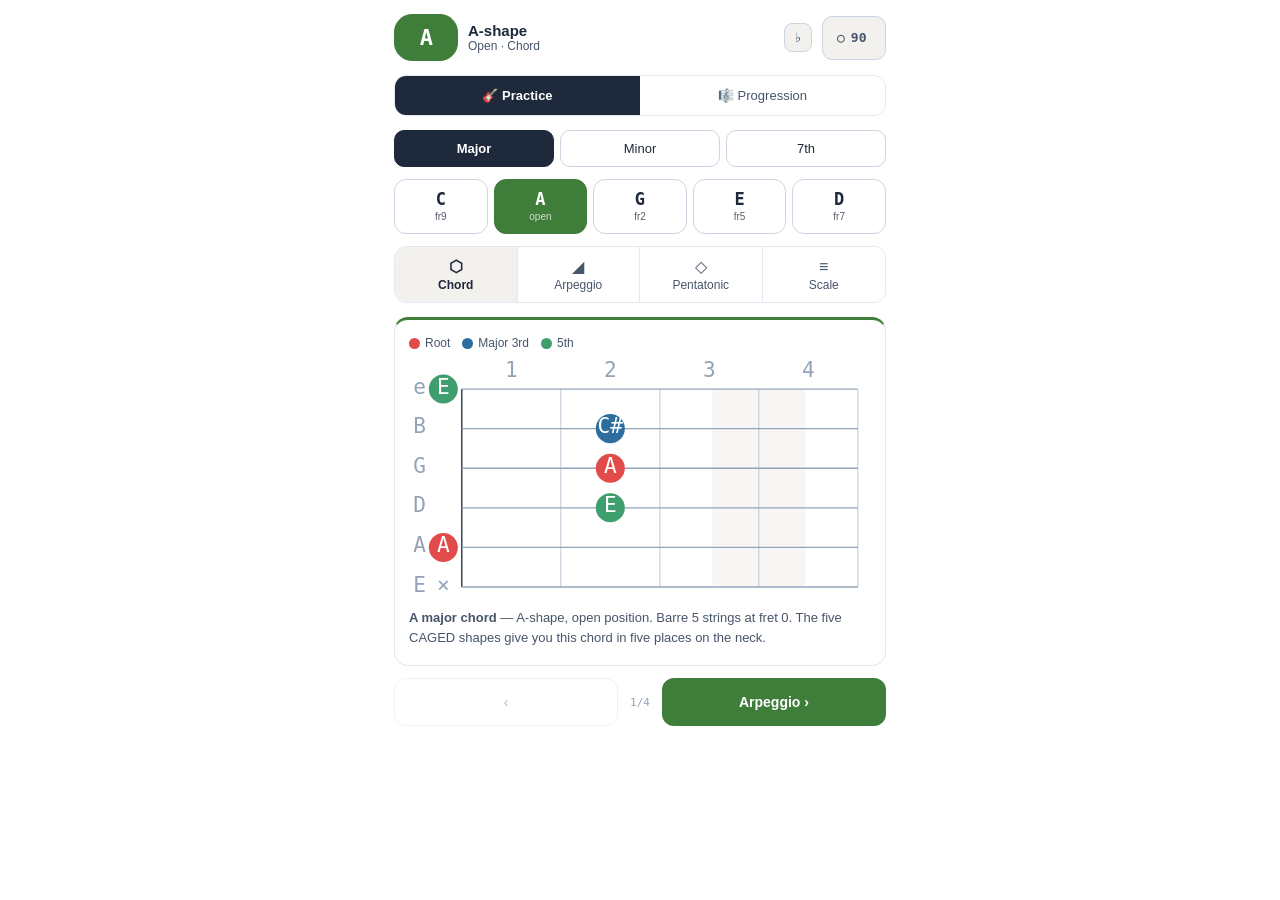
==== commit 918ef40c: "Add Guitar ring; remove All positions map from guitar app - Fourth ring (violet) fills from minutes " ====
--- a/guitar/index.html
+++ b/guitar/index.html
@@ -32,7 +32,7 @@
 #posLabel{font-size:12px;color:#475569}
 #flatBtn{padding:6px 10px;border-radius:8px;font-size:13px;border:.5px solid #cbd5e1;
   background:#f3f1ee;color:#475569;flex-shrink:0}
-#metBtn{display:flex;align-items:center;gap:6px;padding:8px 12px;border-radius:10px;
+#metBtn{display:flex;align-items:center;gap:6px;padding:8px 14px;min-height:44px;min-width:64px;border-radius:10px;touch-action:manipulation;
   font-size:13px;font-weight:600;flex-shrink:0;border:.5px solid #cbd5e1;
   background:#f3f1ee;color:#475569;position:relative}
 #metBtn.running{background:#3F9E6E;color:#fff;border-color:#3F9E6E}
@@ -61,7 +61,7 @@
 .ct-stepper{display:flex;align-items:center;gap:8px}
 #barsPerChordVal{font-size:14px;font-weight:700;min-width:18px;text-align:center;color:#1e293b}
 .ct-hint{font-size:10px;color:#94a3b8;line-height:1.4}
-#metStartStop{width:100%;padding:10px 0;border-radius:10px;font-size:13px;
+#metStartStop{width:100%;padding:14px 0;min-height:48px;touch-action:manipulation;border-radius:10px;font-size:13px;
   font-weight:600;color:#fff;border:none;background:#3F9E6E;margin-top:12px}
 #metStartStop.running{background:#E14B4A}
 
@@ -255,10 +255,6 @@
       <div id="stepCount" class="mono">1/4</div>
       <button id="nextBtn" onclick="goNext()"></button>
     </div>
-    <div id="neckWrap">
-      <div id="neckLabel" class="mono"></div>
-      <svg id="neckMap" viewBox="0 0 350 90"></svg>
-    </div>
   </div>
 
   <!-- ══ TAB 2: PROGRESSION ══ -->
@@ -536,7 +532,7 @@
 }
 
 function renderNeckMap(){
-  const svg=document.getElementById('neckMap');svg.innerHTML='';
+  const svg=document.getElementById('neckMap');if(!svg)return;svg.innerHTML='';
   const maxFret=18,VW=350,PL=24,PR=10,PT=8,PB=16,strH=14.5,STR_COUNT=6;
   const VH=PT+(STR_COUNT-1)*strH+PB;svg.setAttribute('viewBox',`0 0 ${VW} ${VH}`);
   const ftX=f=>PL+(f/maxFret)*(VW-PL-PR);
@@ -572,7 +568,6 @@
   document.getElementById('shapeLabel').textContent=sh.label;
   document.getElementById('posLabel').textContent=`${posLbl} · ${getStepLabel()}`;
   document.getElementById('flatBtn').textContent=useFlats?'♯':'♭';
-  document.getElementById('neckLabel').textContent=`${sym} — all positions`;
   document.getElementById('card').style.borderTopColor=col;
   // key grid
   const kg=document.getElementById('keyGrid');kg.innerHTML='';
@@ -623,7 +618,6 @@
   document.getElementById('stepCount').textContent=`${step+1}/4`;
   const nb=document.getElementById('nextBtn');nb.style.background=col;nb.style.borderColor=col;
   nb.textContent=step<3?['Arpeggio','Pentatonic','Scale',''][step]+' ›':SHAPES[(SHAPES.indexOf(shape)+1)%5]+'-shape ›';
-  renderNeckMap();
 }
 
 function setQuality(q){quality=q;render();}
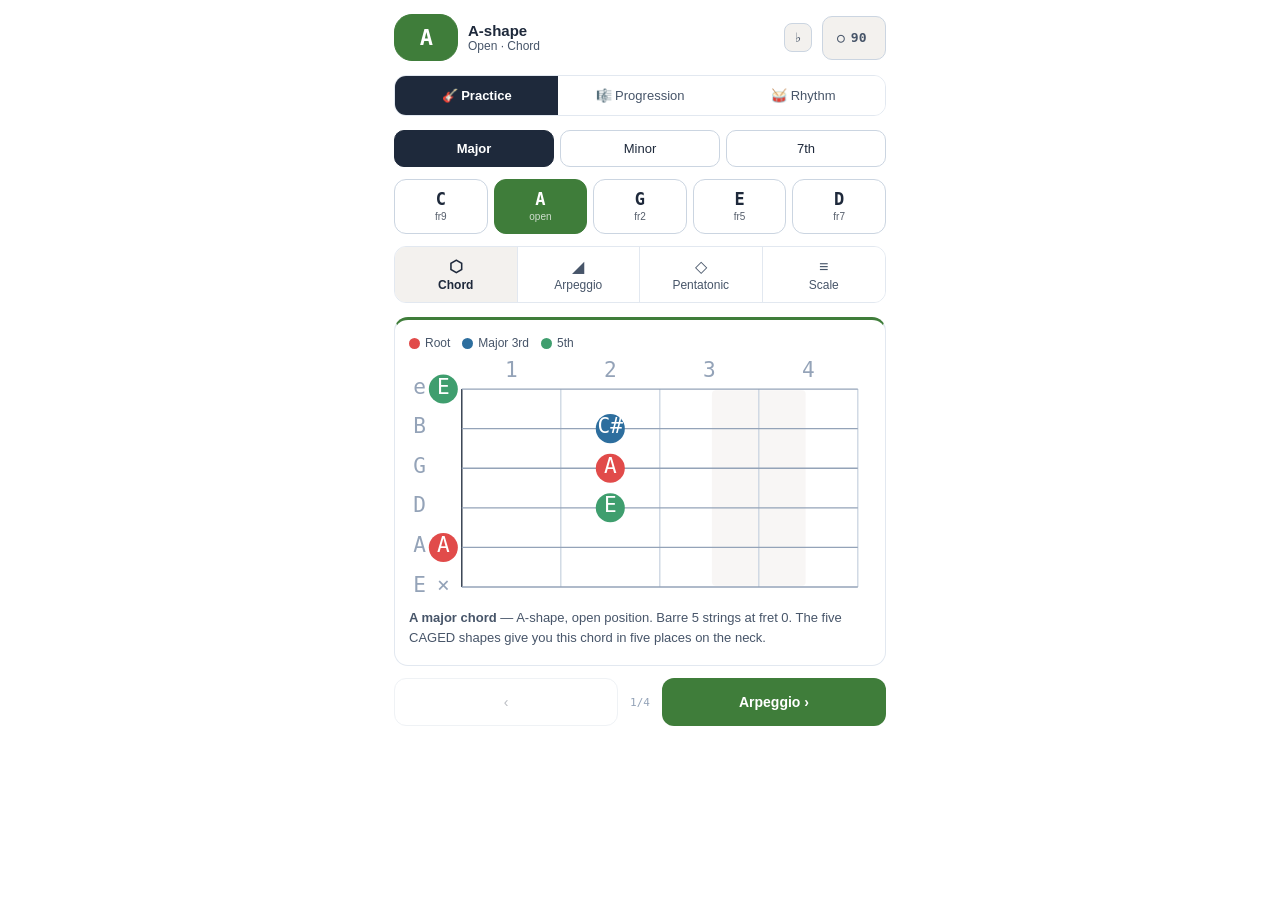
==== commit 84ddc774: "Guitar app: add Rhythm Trainer tab - Third tab in the guitar app: rhythm generator (5 levels, 1/2/4 " ====
--- a/guitar/index.html
+++ b/guitar/index.html
@@ -18,7 +18,7 @@
 .mono{font-family:'SF Mono','Menlo',Consolas,monospace}
 
 /* ── Main tabs ── */
-#mainTabs{display:grid;grid-template-columns:1fr 1fr;border:.5px solid #e2e8f0;
+#mainTabs{display:grid;grid-template-columns:1fr 1fr 1fr;border:.5px solid #e2e8f0;
   border-radius:12px;overflow:hidden;margin-bottom:14px}
 .main-tab{padding:12px 4px;text-align:center;font-size:13px;font-weight:500;
   background:#fff;color:#475569;border:none}
@@ -174,6 +174,7 @@
 /* highlight/dim states on dots */
 .dot-dim{opacity:0.18}
 </style>
+<link rel="stylesheet" href="rhythm.css"/>
 </head>
 <body>
 <div id="app">
@@ -228,6 +229,7 @@
   <div id="mainTabs">
     <button class="main-tab active" onclick="switchMainTab(0)">🎸 Practice</button>
     <button class="main-tab" onclick="switchMainTab(1)">🎼 Progression</button>
+    <button class="main-tab" onclick="switchMainTab(2)">🥁 Rhythm</button>
   </div>
 
   <!-- ══ TAB 1: PRACTICE ══ -->
@@ -302,6 +304,9 @@
     </div>
 
   </div>
+
+  <!-- ══ TAB 3: RHYTHM TRAINER (built by rhythm.js) ══ -->
+  <div id="tab3"></div>
 </div>
 
 <script>
@@ -905,6 +910,9 @@
   mainTab=t;
   document.getElementById('tab1').style.display=t===0?'block':'none';
   document.getElementById('tab2').style.display=t===1?'block':'none';
+  document.getElementById('tab3').style.display=t===2?'block':'none';
+  if(window.RhythmTrainer){if(t===2)RhythmTrainer.show();else RhythmTrainer.hide();}
+  document.getElementById('flatBtn').style.display=t===2?'none':'';
   document.querySelectorAll('.main-tab').forEach((b,i)=>b.classList.toggle('active',i===t));
   document.getElementById('keyBtn').style.display=t===0?'':'none';
   document.getElementById('shapeLabel').style.display=t===0?'':'none';
@@ -1029,5 +1037,7 @@
   d.insertBefore(box,d.firstChild);
 }
 </script>
+<script src="rhythm-core.js"></script>
+<script src="rhythm.js"></script>
 </body>
 </html>
--- a/guitar/rhythm.css
+++ b/guitar/rhythm.css
@@ -0,0 +1,105 @@
+/* ── Tab 3: Rhythm Trainer (matches the CAGED app's look) ── */
+#tab3{display:none}
+.rt-seg{display:grid;border:.5px solid #e2e8f0;border-radius:12px;overflow:hidden;margin-bottom:8px}
+.rt-seg button{padding:11px 2px;font-size:12.5px;font-weight:500;background:#fff;color:#475569;border:none;border-right:.5px solid #e2e8f0;min-height:44px;touch-action:manipulation}
+.rt-seg button:last-child{border-right:none}
+.rt-seg button.active{background:#1e293b;color:#fff;font-weight:600}
+.rt-help{font-size:12px;color:#64748b;line-height:1.5;margin:0 2px 12px}
+.rt-card{background:#fff;border:.5px solid #e2e8f0;border-radius:14px;padding:14px 10px 10px;margin-bottom:12px;border-top:3px solid #3F9E6E;position:relative}
+.rt-head{display:flex;justify-content:space-between;align-items:flex-start;gap:8px;padding:0 4px}
+.rt-title{font-weight:700;font-size:15px;color:#1e293b}
+.rt-meta{font-size:11px;color:#94a3b8;margin-top:2px}
+.rt-with{font-size:11.5px;color:#475569;background:#f3f1ee;border-radius:8px;padding:5px 9px;margin:8px 4px 0;line-height:1.45}
+.rt-status{display:flex;align-items:center;justify-content:center;gap:10px;min-height:38px;margin:8px 0 2px;font-size:14px;font-weight:600;color:#475569;text-align:center}
+.rt-status .big{font-size:26px;font-weight:800;color:#1e293b;font-variant-numeric:tabular-nums;min-width:28px}
+.rt-status.you{color:#C17817}.rt-status.listen{color:#2D6E9E}.rt-status.answer{color:#3F9E6E}
+.rt-pill{display:inline-block;font-size:10.5px;font-weight:700;letter-spacing:.06em;text-transform:uppercase;padding:3px 8px;border-radius:999px;background:#f3f1ee;color:#475569}
+.rt-pill.you{background:#fdf0dd;color:#9a5b0c}.rt-pill.listen{background:#e3eef7;color:#245a82}.rt-pill.answer{background:#e2f3ea;color:#2c7a52}
+#rtScore{width:100%;min-height:120px;transition:opacity .2s}
+#rtScore svg{display:block;width:100%;height:auto}
+#rtScore .rt-on path,#rtScore .rt-on rect{fill:#3F9E6E !important;stroke:#3F9E6E !important}
+#rtScore .rt-hitok path{fill:#3F9E6E;stroke:#3F9E6E}
+#rtScore .rt-hitoff path{fill:#C17817;stroke:#C17817}
+#rtScore .rt-miss path{fill:#E14B4A;stroke:#E14B4A}
+.rt-slot{transition:opacity .08s}
+.rt-slot.on .rt-dir,.rt-slot.on .rt-cnt{fill:#3F9E6E !important;opacity:1 !important}
+.rt-hidden{display:none;text-align:center;padding:26px 10px 18px;color:#475569}
+.rt-hidden.show{display:block}
+.rt-hidden .q{font-size:34px;margin-bottom:6px}
+.rt-hidden .row{display:flex;gap:8px;justify-content:center;margin-top:12px}
+.rt-tip{font-size:12px;color:#475569;line-height:1.5;margin:6px 4px 0}
+.rt-btn{padding:11px 14px;border-radius:10px;font-size:13.5px;font-weight:600;border:.5px solid #cbd5e1;background:#f3f1ee;color:#1e293b;min-height:44px;touch-action:manipulation}
+.rt-btn.dark{background:#1e293b;color:#fff;border-color:#1e293b}
+.rt-btn.green{background:#3F9E6E;color:#fff;border-color:#3F9E6E}
+.rt-btn.small{padding:7px 10px;min-height:36px;font-size:12.5px}
+.rt-btn:disabled{opacity:.4}
+.rt-transport{display:grid;grid-template-columns:1fr 1.6fr 1fr;gap:8px;margin-bottom:10px}
+.rt-play{padding:14px 0;border-radius:12px;border:none;background:#3F9E6E;color:#fff;font-size:17px;font-weight:700;min-height:56px;touch-action:manipulation}
+.rt-play.running{background:#E14B4A}
+.rt-tbtn{border-radius:12px;border:.5px solid #cbd5e1;background:#fff;color:#1e293b;font-size:13px;font-weight:600;min-height:56px;touch-action:manipulation;display:flex;flex-direction:column;align-items:center;justify-content:center;gap:1px}
+.rt-tbtn .ic{font-size:18px;line-height:1}
+.rt-tbtn.on{background:#1e293b;color:#fff;border-color:#1e293b}
+.rt-bpm{display:flex;align-items:center;justify-content:space-between;gap:8px;background:#f3f1ee;border:.5px solid #e2e8f0;border-radius:12px;padding:8px 10px;margin-bottom:12px}
+.rt-bpm .v{font-size:24px;font-weight:800;color:#1e293b;font-variant-numeric:tabular-nums;text-align:center;line-height:1}
+.rt-bpm .l{font-size:10px;color:#94a3b8;text-transform:uppercase;letter-spacing:.06em;text-align:center;margin-top:2px}
+.rt-adj{width:44px;height:44px;border-radius:10px;font-size:20px;font-weight:700;border:.5px solid #cbd5e1;background:#fff;color:#1e293b;touch-action:manipulation}
+.rt-rate{display:none;background:#fff;border:1.5px solid #3F9E6E;border-radius:14px;padding:12px;margin-bottom:12px}
+.rt-rate.show{display:block}
+.rt-rate h4{font-size:14px;margin-bottom:8px;color:#1e293b}
+.rt-rate .opts{display:grid;grid-template-columns:repeat(3,1fr);gap:6px}
+.rt-mic-res{display:grid;grid-template-columns:repeat(3,1fr);gap:6px;margin-bottom:10px}
+.rt-stat{background:#f3f1ee;border-radius:10px;padding:8px 6px;text-align:center}
+.rt-stat .v{font-size:18px;font-weight:800;color:#1e293b;font-variant-numeric:tabular-nums}
+.rt-stat .l{font-size:10px;color:#64748b;text-transform:uppercase;letter-spacing:.05em;margin-top:1px}
+.rt-sec{background:#fff;border:.5px solid #e2e8f0;border-radius:14px;margin-bottom:10px;overflow:hidden}
+.rt-sec>summary{list-style:none;padding:14px;font-size:14px;font-weight:600;color:#1e293b;display:flex;justify-content:space-between;align-items:center;cursor:pointer;min-height:48px}
+.rt-sec>summary::-webkit-details-marker{display:none}
+.rt-sec>summary::after{content:'›';font-size:20px;color:#94a3b8;transform:rotate(90deg);transition:transform .15s}
+.rt-sec[open]>summary::after{transform:rotate(-90deg)}
+.rt-sec .body{padding:0 14px 14px}
+.rt-lab{font-size:10.5px;color:#94a3b8;text-transform:uppercase;letter-spacing:.06em;margin:12px 0 6px}
+.rt-lab:first-child{margin-top:0}
+.rt-chips{display:flex;flex-wrap:wrap;gap:6px}
+.rt-chip{padding:8px 11px;border-radius:999px;font-size:12.5px;border:.5px solid #cbd5e1;background:#fff;color:#1e293b;min-height:36px;touch-action:manipulation}
+.rt-chip.active{background:#1e293b;color:#fff;border-color:#1e293b;font-weight:600}
+.rt-levels{display:grid;grid-template-columns:repeat(5,1fr);gap:5px}
+.rt-level{padding:8px 2px;border-radius:10px;border:.5px solid #cbd5e1;background:#fff;text-align:center;min-height:50px;touch-action:manipulation}
+.rt-level b{display:block;font-size:17px;color:#1e293b}
+.rt-level span{display:block;font-size:9.5px;color:#64748b;line-height:1.2;margin-top:2px}
+.rt-level.active{background:#1e293b;border-color:#1e293b}
+.rt-level.active b,.rt-level.active span{color:#fff}
+.rt-lib{display:flex;flex-direction:column;gap:6px;margin-top:10px}
+.rt-libitem{display:flex;align-items:center;justify-content:space-between;gap:8px;padding:10px 12px;border-radius:12px;border:1px solid #e2e8f0;background:#fff;text-align:left;min-height:48px;touch-action:manipulation}
+.rt-libitem.active{border:2px solid #3F9E6E;background:#f3faf6}
+.rt-libitem .n{font-size:14px;font-weight:600;color:#1e293b}
+.rt-libitem .s{font-size:11px;color:#64748b;margin-top:1px}
+.rt-libitem .ok{color:#3F9E6E;font-weight:700}
+.rt-toggles{display:grid;grid-template-columns:1fr 1fr;gap:6px}
+.rt-tog{display:flex;align-items:center;gap:8px;padding:10px;border-radius:10px;border:.5px solid #cbd5e1;background:#fff;font-size:12.5px;color:#1e293b;min-height:44px;text-align:left;touch-action:manipulation}
+.rt-tog .bx{width:18px;height:18px;border-radius:5px;border:1.5px solid #94a3b8;flex-shrink:0;display:flex;align-items:center;justify-content:center;font-size:12px;color:#fff}
+.rt-tog.on .bx{background:#3F9E6E;border-color:#3F9E6E}
+.rt-range{display:flex;align-items:center;gap:10px;margin:6px 0}
+.rt-range label{font-size:12.5px;color:#475569;width:74px;flex-shrink:0}
+.rt-range input{flex:1;accent-color:#3F9E6E;height:32px}
+.rt-range .val{font-size:12px;color:#94a3b8;width:34px;text-align:right;font-variant-numeric:tabular-nums}
+.rt-note{font-size:11.5px;color:#64748b;line-height:1.55;margin-top:8px}
+.rt-meter{height:8px;border-radius:4px;background:#e2e8f0;overflow:hidden;margin:8px 0}
+.rt-meter i{display:block;height:100%;width:0;background:#3F9E6E;transition:width .06s}
+.rt-bar{display:flex;align-items:center;gap:8px;font-size:12px;color:#475569;margin:5px 0}
+.rt-bar .nm{width:120px;flex-shrink:0}
+.rt-bar .tr{flex:1;height:8px;background:#e2e8f0;border-radius:4px;overflow:hidden}
+.rt-bar .tr i{display:block;height:100%;border-radius:4px}
+.rt-bar .pc{width:36px;text-align:right;font-variant-numeric:tabular-nums}
+.rt-grid3{display:grid;grid-template-columns:repeat(3,1fr);gap:6px}
+.rt-daily{background:#1e293b;color:#fff;border-radius:14px;padding:12px 14px;margin-bottom:12px}
+.rt-daily .t{font-size:11px;letter-spacing:.08em;text-transform:uppercase;color:#a7f3c9;font-weight:700}
+.rt-daily .h{font-size:16px;font-weight:700;margin:2px 0}
+.rt-daily .s{font-size:12px;color:#cbd5e1;line-height:1.45}
+.rt-daily .row{display:flex;align-items:center;justify-content:space-between;gap:10px;margin-top:10px}
+.rt-daily .rt-btn{background:#3F9E6E;color:#fff;border-color:#3F9E6E}
+.rt-daily .rt-btn.ghost{background:transparent;color:#cbd5e1;border-color:#475569}
+.rt-steps{display:flex;gap:5px;margin-top:8px}
+.rt-steps i{flex:1;height:5px;border-radius:3px;background:#475569}
+.rt-steps i.done{background:#3F9E6E}.rt-steps i.cur{background:#a7f3c9}
+.rt-toast{position:fixed;left:50%;bottom:22px;transform:translateX(-50%);background:#1e293b;color:#fff;padding:11px 16px;border-radius:12px;font-size:13.5px;z-index:50;box-shadow:0 6px 20px rgba(0,0,0,.2);max-width:90vw;text-align:center}
+.rt-loading{padding:40px 0;text-align:center;color:#94a3b8;font-size:13px}
